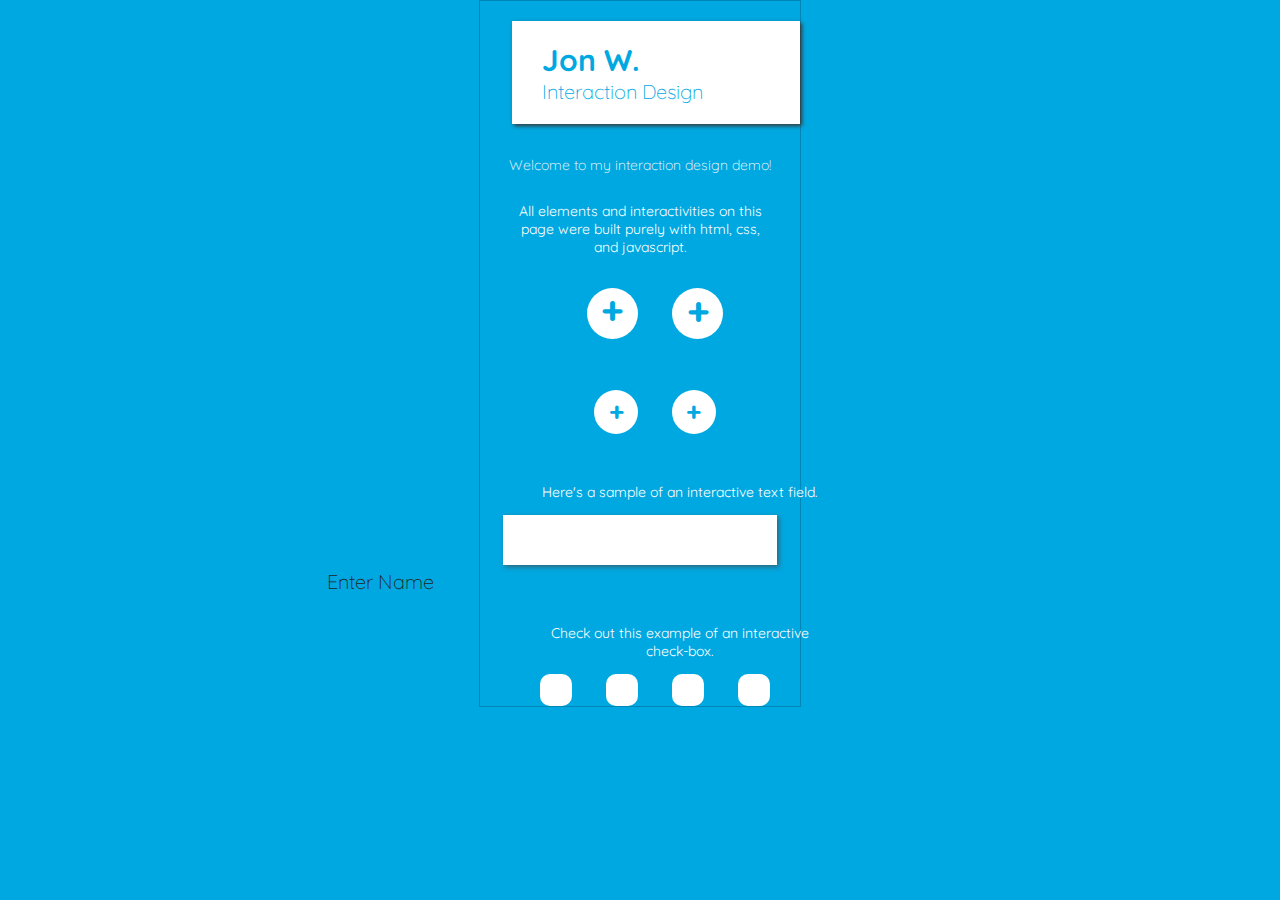
==== index-mobile.html @ f576a36a "Update index-mobile.html" ====
<!DOCTYPE html>
<html>
    <head>
        <meta charset="utf-8">
        <title>Jon W. Interaction Design Demo</title>
        <link href="https://fonts.googleapis.com/css?family=Quicksand" rel="stylesheet">
        <link href="https://fonts.googleapis.com/css?family=Open+Sans" rel="stylesheet">
        <link href="styles/style-mobile.css" rel="stylesheet" type="text/css">
    </head>
    <body>
        <nav class="headerBar">
            <h1 class="mainTitle">Jon W.</h1>
            <h2 class="mainTitleSub">Interaction Design</h2>
        </nav>

        <div class="mainElements">
            <h3 class="mainHeading">Welcome to my interaction design demo!</h3>
            <div class="leftBlock">
                <div class="sample1">
                    <p class="sample1Desc">All elements and interactivities on this page 
                        were built purely with html, css, and javascript. 
                    </p>
                    <h4 class="circleButton">+</h4>
                    <h4 class="circleButton2">+</h4>
                    <br>
                    <h4 class="circleButton3">+</h4>
                    <h4 class="circleButton4">+</h4>
                </div>

                <div class="sample2">
                    <p class="sample2Desc">Here's a sample of an interactive text field.</p>
                    <div class="textField">
                        <input type="text" class="inputField">
                        
                    </div>
                    <h4 class="textFieldName">Enter Name</h4>
                </div>
                <div class="sample3">
                    <p class="sample3Desc">Check out this example of an interactive 
                        check-box.
                    </p>
                    <div class="checkbox"></div>
                    <div class="checkbox"></div>
                    <div class="checkbox"></div>
                    <div class="checkbox"></div>
                    <script src="scripts/checkBox.js" type="text/javascript" class="checkBoxInsert"></script>
                </div>
            </div>

            <div class="rightBlock">

            </div>
        </div>
        <script src="scripts/main_mobile.js" type="text/javascript"></script>
    </body>
</html>
---- styles/style-mobile.css ----
html{
    background-color: #00A8E1;
    font-family: 'Quicksand', sans-serif;
    color: #FFFFFF;
    text-align: center;
    margin:0;
}

body{
    display:inline-block;
    font-size: 14px;
    margin: 0px;
    width:320px;
    border: 1px solid #0086B6;
}

.headerBar{
    background-color: #FFFFFF;
    color: #00A8E1;
    margin-left: 10%;
    margin-right: 0px;
    box-shadow: 2px 2px 4px #373737;
    text-align: left;
}

.mainTitle{
    font-size: 30px;
    margin-bottom: 0;
    padding-top: 20px;
    padding-left: 30px;
    font-weight: 900;
}

.mainTitleSub{
    font-weight: 100;
    font-size: 20px;
    margin-top: 0;
    padding-bottom: 20px;
    padding-left: 30px;
}

.mainHeading{
    margin-top: 10%;
    font-weight: 100;
    font-size: 14px;
}

.sample1Desc{
    width: 80%;
    display:inline-block;
    font-size: 14px;
    margin-bottom:10%;
}

.circleButton{
    display: inline-block;
    background-color: #FFFFFF;
    line-height: 3.5vw;
    /*letter-spacing: .5vw;*/
    color: #00A8E1;
    font-size: 3vw;
    /*padding-top:2vw;
    padding-bottom:2vw;
    padding-left: 2vw;
    padding-right: 2vw;*/
    border-radius:10vw;
    vertical-align: middle;
    text-align: center;
    margin-top: 0;
    margin-left: 30px;
    transition: .5s;
    width:4vw;
    height:4vw;
    position:relative;
}
.circleButton:hover{
    box-shadow: 2px 2px 20px #333333;
}
.circleButton2{
    display: inline-block;
    background-color: #FFFFFF;
    line-height: 3.6vw;
    /*letter-spacing: .5vw;*/
    color: #00A8E1;
    font-size: 3vw;
    /*padding-top:2vw;
    padding-bottom:2vw;
    padding-left: 2vw;
    padding-right: 2vw;*/
    border-radius:10vw;
    vertical-align: middle;
    text-align: center;
    margin-top: 0;
    margin-left: 30px;
    transition: .5s;
    width:4vw;
    height:4vw;
    position:relative;
    transform-origin: center;
}
.circleButton2:hover{
    transform: rotate(180deg);
}
.circleButton3{
    display: inline-block;
    background-color: #FFFFFF;
    color: #00A8E1;
    font-size: 26px;
    padding-top:4.25px;
    padding-bottom:6.75px;
    /*padding-left: 14.5px;
    padding-right: 15.5px;*/
    border-radius:35px;
    vertical-align: middle;
    margin-top: 0;
    margin-left: 30px;
    width: 44px;
    transition: 1s;
    text-align: center;
}
.circleButton3:hover{
    width: 255px;
}
.circleButton4{
    display: inline-block;
    background-color: #FFFFFF;
    color: #00A8E1;
    font-size: 26px;
    padding-top:4.25px;
    padding-bottom:6.75px;
    padding-left: 14px;
    padding-right: 15px;
    border-radius:35px;
    vertical-align: middle;
    margin-top: 0;
    margin-left: 30px;
    /*transition: .5s;*/
    position: relative;
    z-index: 5;
}
.circleButton4:hover{
    /*transform: rotate(180deg);*/
}

.sample2Desc{
    margin-left: 50px;
    width: 300px;
    display:inline-block;
}

.textField{
    display:inline-block;
    vertical-align: middle;
    background-color: white;
    padding-top: 1px;
    padding-bottom: 1px;
    /*width: 360px;*/
    box-shadow: 2px 2px 5px #464646AB;
}

.inputField{
    border: none;
    font-family: 'Quicksand', sans-serif;
    font-size: 15px;
    height: 20px;
    margin-left: 10px;
    background-color:transparent;
    z-index: 100;
    width: 250px;
    position: relative;
    margin-top: 16px;
    margin-bottom: 10px;
    margin-right: 10px;
    display:inline-block;
}
.inputField:focus{
    outline: none;
}

.textFieldName{
    display: inline-block;
    color: #232323;
    position: relative;
    left:-300px;
    z-index: 2;
    margin-bottom: 0px;
    margin-top: 0px;
    font-size: 20px;
    font-family: 'Quicksand', sans-serif;
    margin-right:0;
    font-weight: 100;
}

.sample3{
    margin-top:20px;
}
.sample3Desc{
    margin-left: 50px;
    width: 300px;
    display:inline-block;
}

.chkBox{
    display: inline-block;
    width: 32px;
    height: 32px;
    vertical-align: middle;
    background-color: rgb(255,255,255);
    margin-left: 30px;
    border-radius: 10px;
    position: relative;
}
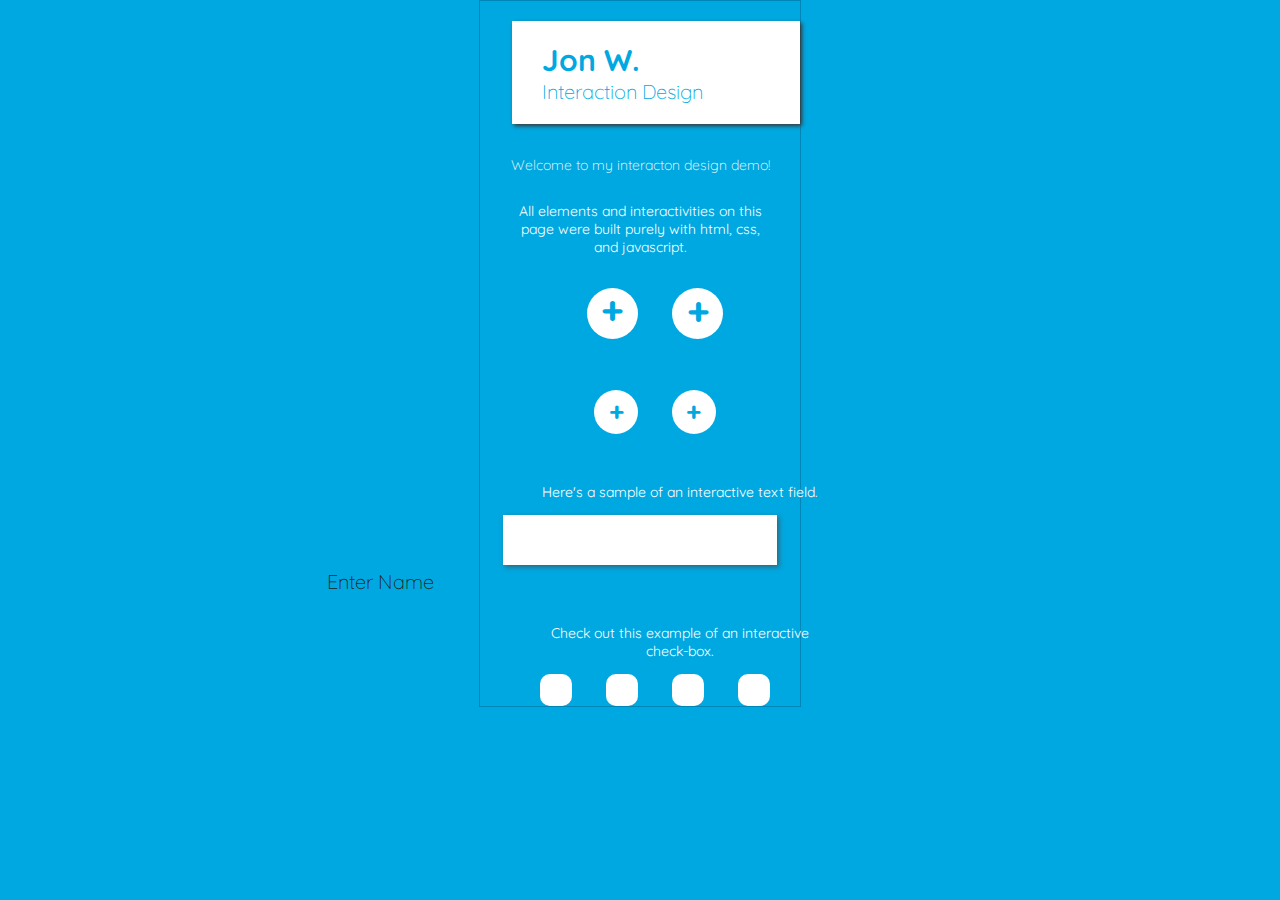
==== commit 4da22fcb: "Update index-mobile.html" ====
--- a/index-mobile.html
+++ b/index-mobile.html
@@ -14,7 +14,7 @@
         </nav>
 
         <div class="mainElements">
-            <h3 class="mainHeading">Welcome to my interaction design demo!</h3>
+            <h3 class="mainHeading">Welcome to my interacton design demo!</h3>
             <div class="leftBlock">
                 <div class="sample1">
                     <p class="sample1Desc">All elements and interactivities on this page 
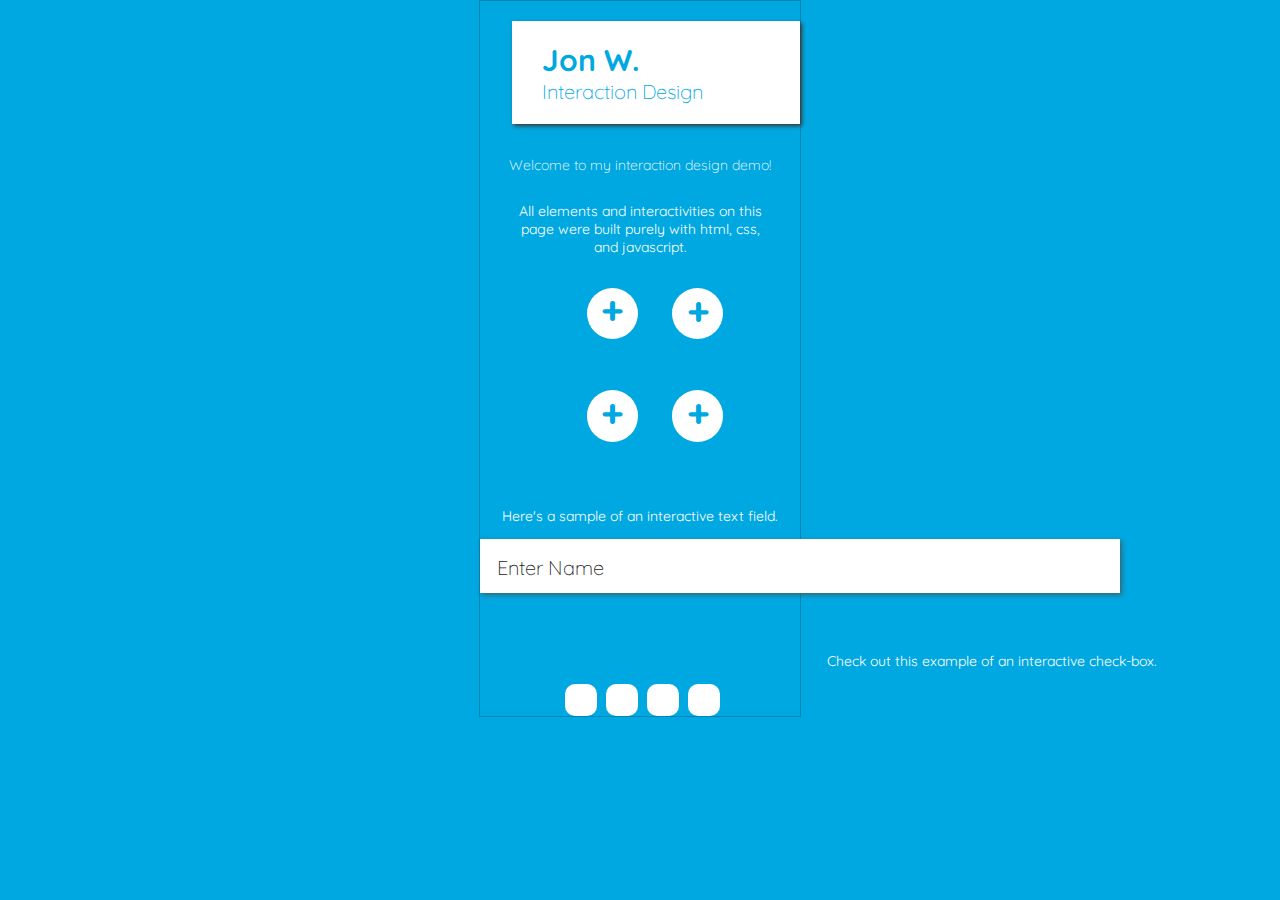
==== commit ad43fc4c: "update" ====
--- a/index-mobile.html
+++ b/index-mobile.html
@@ -14,7 +14,7 @@
         </nav>
 
         <div class="mainElements">
-            <h3 class="mainHeading">Welcome to my interacton design demo!</h3>
+            <h3 class="mainHeading">Welcome to my interaction design demo!</h3>
             <div class="leftBlock">
                 <div class="sample1">
                     <p class="sample1Desc">All elements and interactivities on this page 
@@ -53,4 +53,4 @@
         </div>
         <script src="scripts/main_mobile.js" type="text/javascript"></script>
     </body>
-</html>
+</html>--- a/styles/style-mobile.css
+++ b/styles/style-mobile.css
@@ -104,38 +104,44 @@
 .circleButton3{
     display: inline-block;
     background-color: #FFFFFF;
-    color: #00A8E1;
-    font-size: 26px;
-    padding-top:4.25px;
-    padding-bottom:6.75px;
-    /*padding-left: 14.5px;
-    padding-right: 15.5px;*/
-    border-radius:35px;
-    vertical-align: middle;
-    margin-top: 0;
-    margin-left: 30px;
-    width: 44px;
-    transition: 1s;
-    text-align: center;
+    line-height: 3.6vw;
+    color: #00A8E1;
+    font-size: 3vw;
+    border-radius:10vw;
+    vertical-align: middle;
+    text-align: center;
+    margin-top: 0;
+    margin-left: 30px;
+    transition: .5s;
+    width:4vw;
+    height:4vw;
+    position:relative;
+    transform-origin: center;
 }
 .circleButton3:hover{
-    width: 255px;
+    width: 16vw;
 }
 .circleButton4{
     display: inline-block;
     background-color: #FFFFFF;
-    color: #00A8E1;
-    font-size: 26px;
-    padding-top:4.25px;
-    padding-bottom:6.75px;
-    padding-left: 14px;
-    padding-right: 15px;
-    border-radius:35px;
-    vertical-align: middle;
-    margin-top: 0;
-    margin-left: 30px;
-    /*transition: .5s;*/
-    position: relative;
+    line-height: 3.6vw;
+    /*letter-spacing: .5vw;*/
+    color: #00A8E1;
+    font-size: 3vw;
+    /*padding-top:2vw;
+    padding-bottom:2vw;
+    padding-left: 2vw;
+    padding-right: 2vw;*/
+    border-radius:10vw;
+    vertical-align: middle;
+    text-align: center;
+    margin-top: 0;
+    margin-left: 30px;
+    transition: .5s;
+    width:4vw;
+    height:4vw;
+    position:relative;
+    transform-origin: center;
     z-index: 5;
 }
 .circleButton4:hover{
@@ -143,18 +149,20 @@
 }
 
 .sample2Desc{
-    margin-left: 50px;
-    width: 300px;
+    /*margin-left: 50px;*/
+    /*width: 300px;*/
+    text-align: center;
     display:inline-block;
 }
 
 .textField{
     display:inline-block;
+    text-align: center;
     vertical-align: middle;
     background-color: white;
-    padding-top: 1px;
-    padding-bottom: 1px;
-    /*width: 360px;*/
+    padding-top: .25vw;
+    padding-bottom: .25vw;
+    width: 50vw;
     box-shadow: 2px 2px 5px #464646AB;
 }
 
@@ -166,7 +174,7 @@
     margin-left: 10px;
     background-color:transparent;
     z-index: 100;
-    width: 250px;
+    width: 50vw;
     position: relative;
     margin-top: 16px;
     margin-bottom: 10px;
@@ -181,7 +189,8 @@
     display: inline-block;
     color: #232323;
     position: relative;
-    left:-300px;
+    left:-5vw;
+    top:-3vw;
     z-index: 2;
     margin-bottom: 0px;
     margin-top: 0px;
@@ -195,8 +204,8 @@
     margin-top:20px;
 }
 .sample3Desc{
-    margin-left: 50px;
-    width: 300px;
+    text-align: center;
+    width:80vw;
     display:inline-block;
 }
 
@@ -206,7 +215,6 @@
     height: 32px;
     vertical-align: middle;
     background-color: rgb(255,255,255);
-    margin-left: 30px;
     border-radius: 10px;
     position: relative;
 }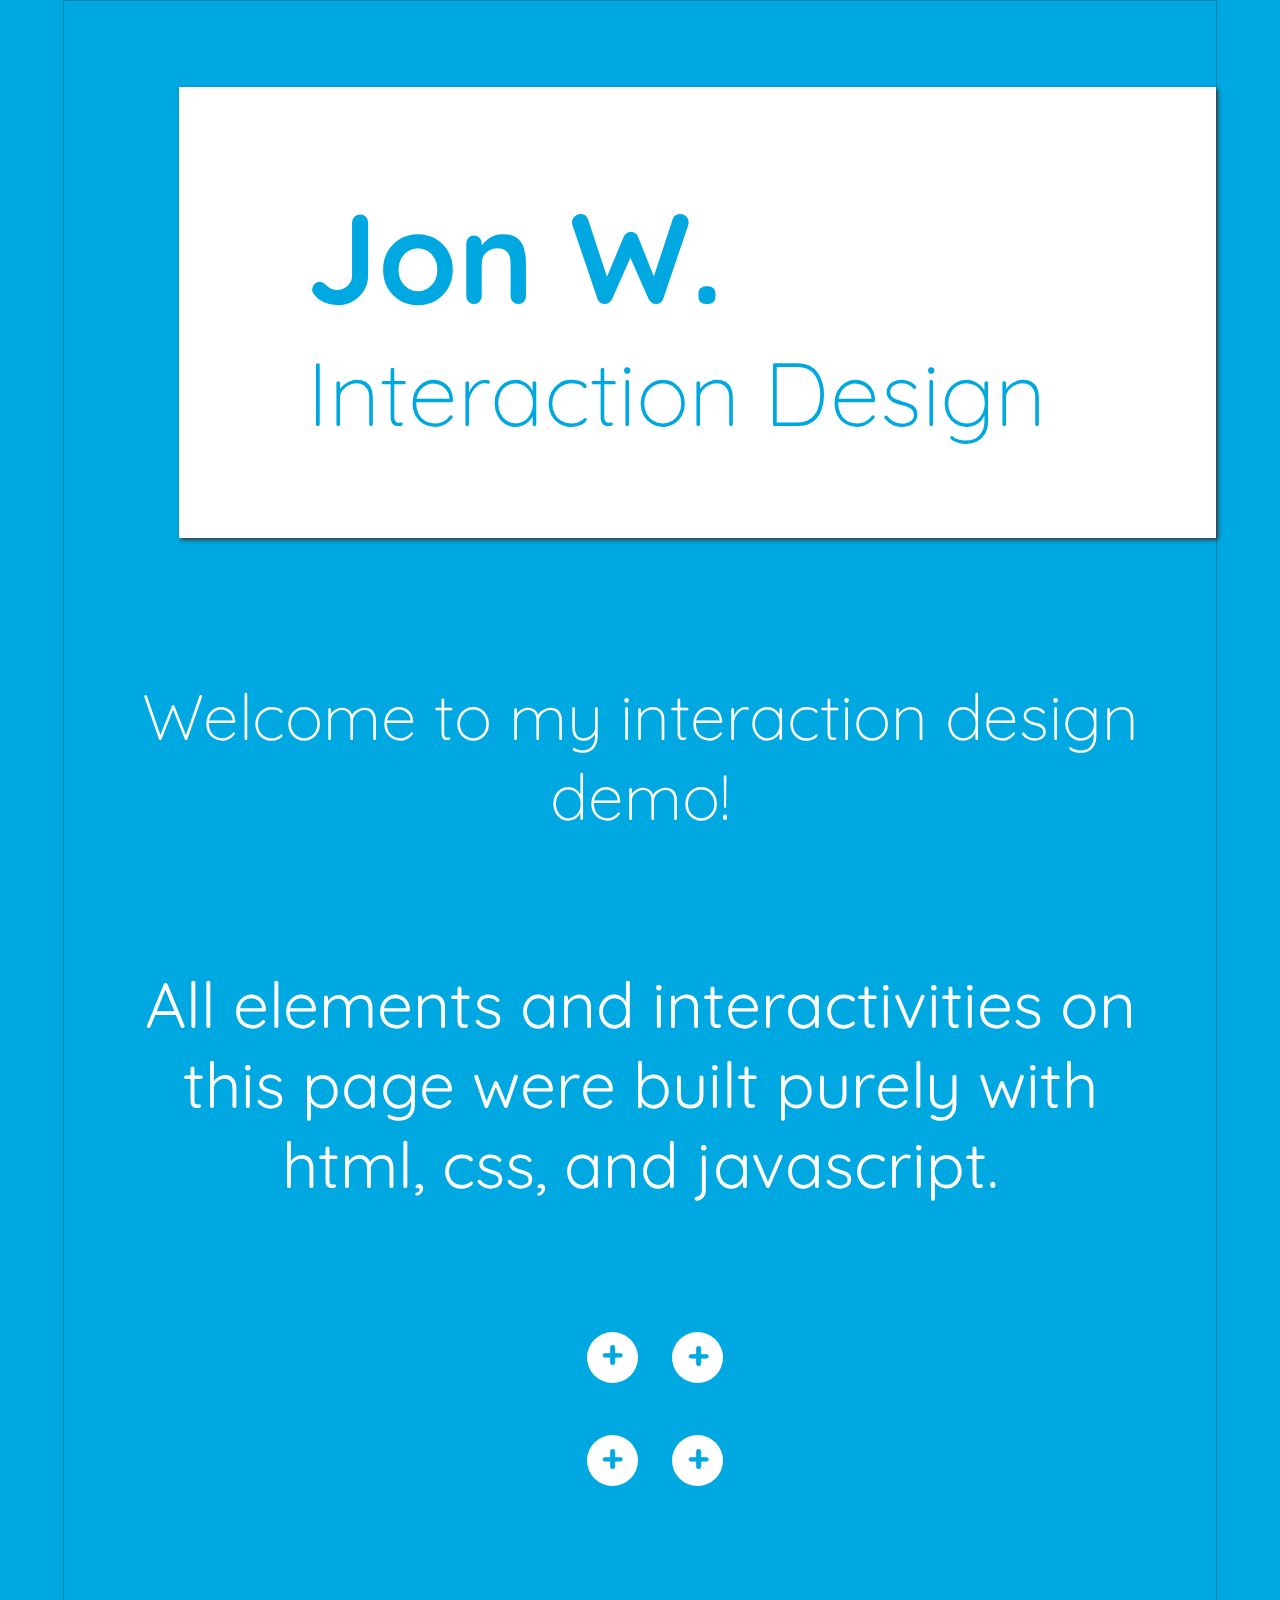
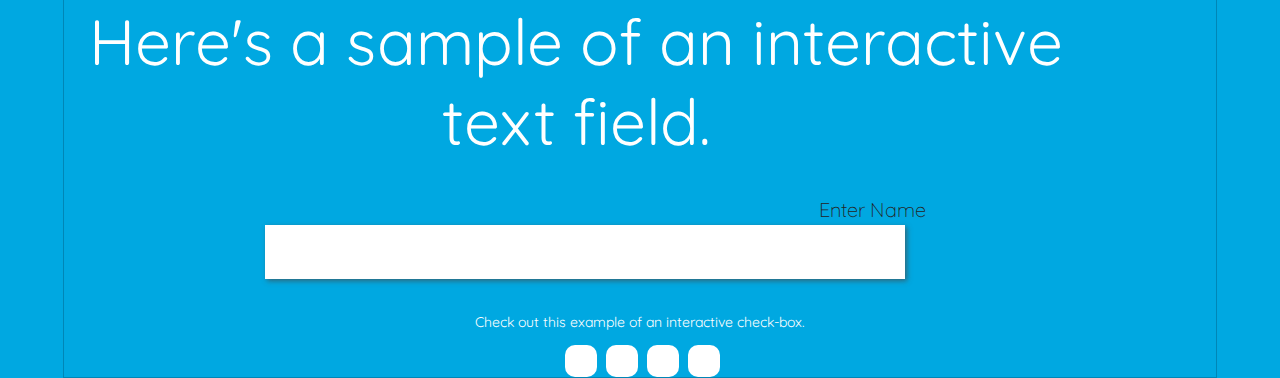
==== commit 44e474c4: "update" ====
--- a/index-mobile.html
+++ b/index-mobile.html
@@ -20,6 +20,7 @@
                     <p class="sample1Desc">All elements and interactivities on this page 
                         were built purely with html, css, and javascript. 
                     </p>
+                    <br>
                     <h4 class="circleButton">+</h4>
                     <h4 class="circleButton2">+</h4>
                     <br>
@@ -39,6 +40,7 @@
                     <p class="sample3Desc">Check out this example of an interactive 
                         check-box.
                     </p>
+                    <br>
                     <div class="checkbox"></div>
                     <div class="checkbox"></div>
                     <div class="checkbox"></div>
--- a/styles/style-mobile.css
+++ b/styles/style-mobile.css
@@ -10,7 +10,6 @@
     display:inline-block;
     font-size: 14px;
     margin: 0px;
-    width:320px;
     border: 1px solid #0086B6;
 }
 
@@ -24,32 +23,35 @@
 }
 
 .mainTitle{
-    font-size: 30px;
+    font-size: 10vw;
     margin-bottom: 0;
-    padding-top: 20px;
-    padding-left: 30px;
+    padding-top: 7vw;
+    padding-left: 10vw;
     font-weight: 900;
 }
 
 .mainTitleSub{
     font-weight: 100;
-    font-size: 20px;
-    margin-top: 0;
-    padding-bottom: 20px;
-    padding-left: 30px;
+    font-size: 7vw;
+    margin-top: 0;
+    padding-bottom: 7vw;
+    padding-left: 10vw;
 }
 
 .mainHeading{
-    margin-top: 10%;
+    margin-top: 5vw;
     font-weight: 100;
-    font-size: 14px;
+    font-size: 5vw;
+    width:90vw;
+    display:inline-block;
 }
 
 .sample1Desc{
-    width: 80%;
-    display:inline-block;
-    font-size: 14px;
-    margin-bottom:10%;
+    width: 80vw;
+    display:inline-block;
+    text-align: center;
+    font-size: 5vw;
+    margin-bottom:10vw;
 }
 
 .circleButton{
@@ -150,9 +152,10 @@
 
 .sample2Desc{
     /*margin-left: 50px;*/
-    /*width: 300px;*/
-    text-align: center;
-    display:inline-block;
+    width: 80vw;
+    text-align: center;
+    font-size: 5vw;
+    /*display:inline-block;*/
 }
 
 .textField{
@@ -202,6 +205,7 @@
 
 .sample3{
     margin-top:20px;
+    text-align: center;
 }
 .sample3Desc{
     text-align: center;
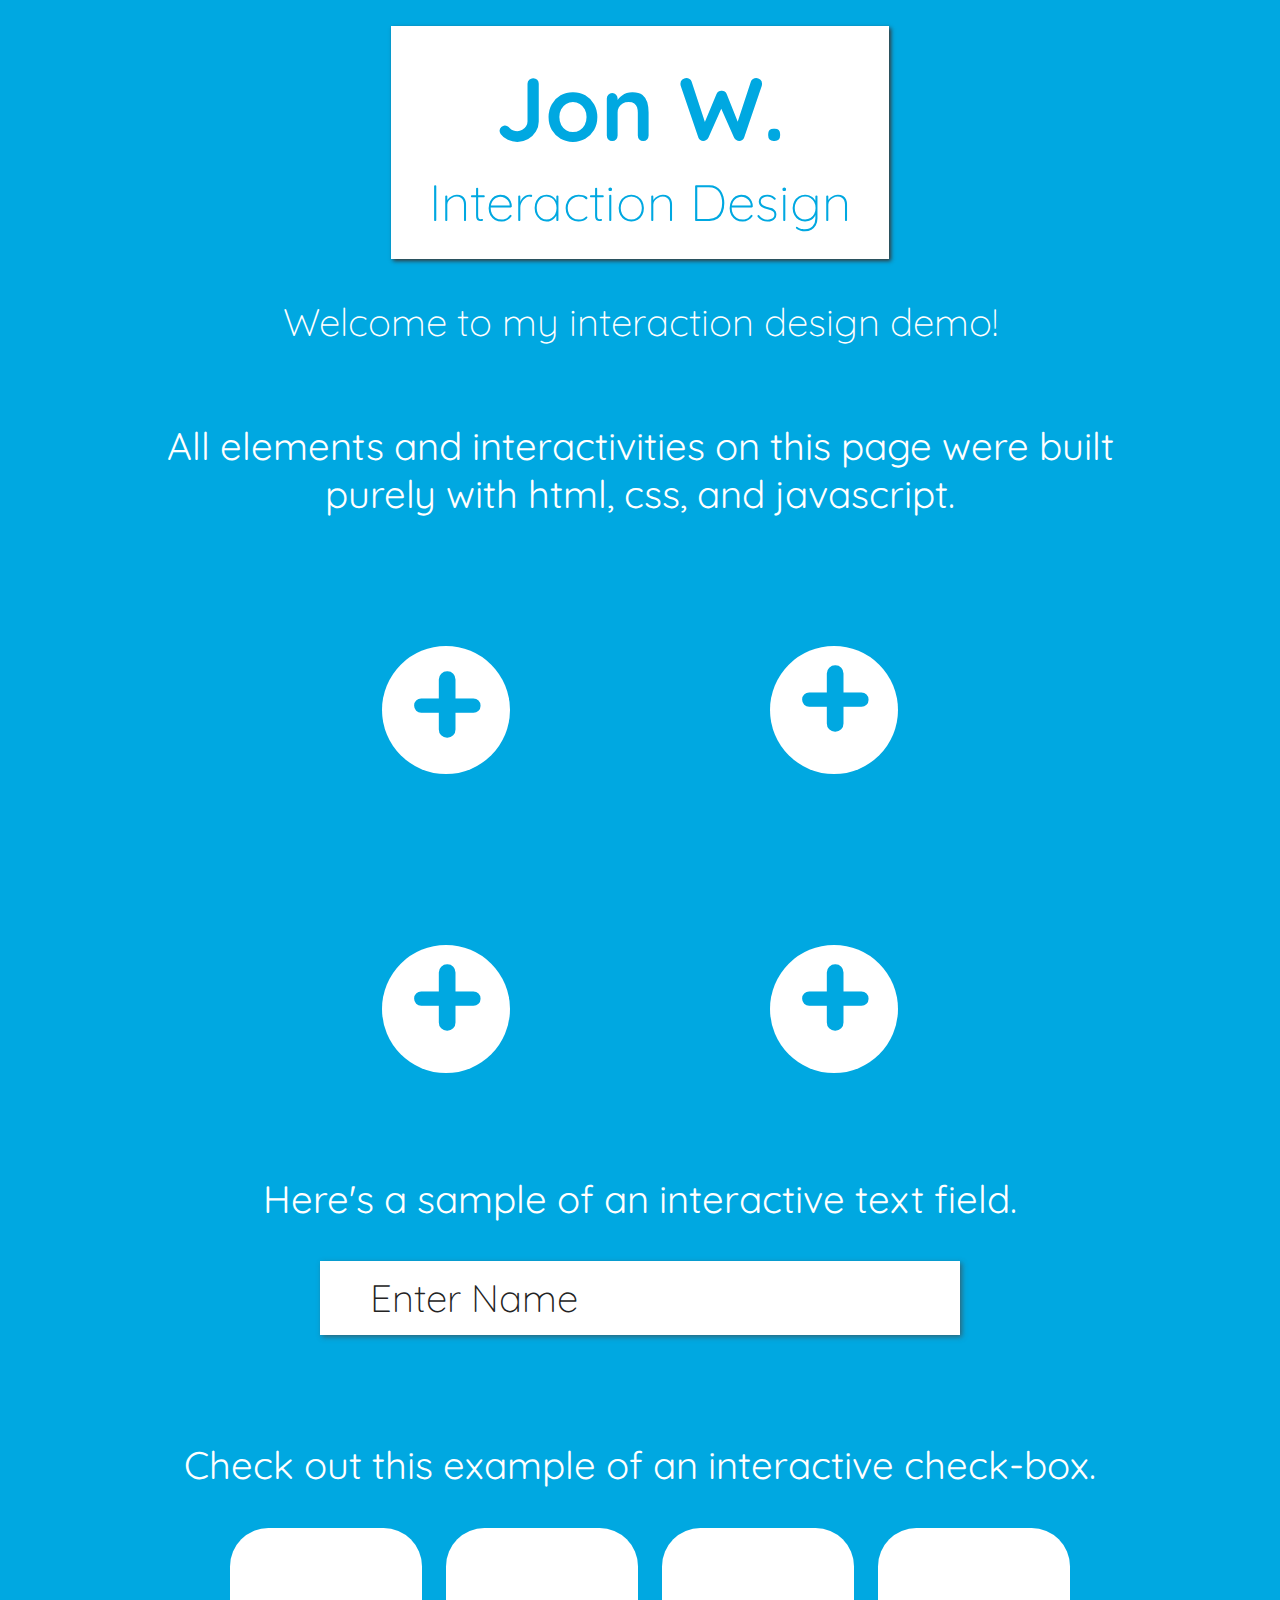
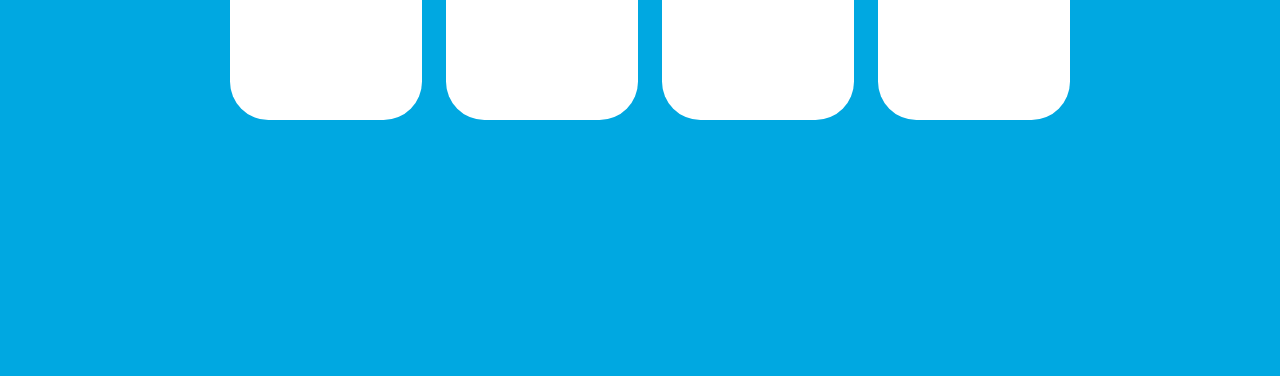
==== commit 872cd846: "Add files via upload" ====
--- a/index-mobile.html
+++ b/index-mobile.html
@@ -45,7 +45,7 @@
                     <div class="checkbox"></div>
                     <div class="checkbox"></div>
                     <div class="checkbox"></div>
-                    <script src="scripts/checkBox.js" type="text/javascript" class="checkBoxInsert"></script>
+                    <script src="scripts/checkBox2.js" type="text/javascript" class="checkBoxInsert"></script>
                 </div>
             </div>
 
--- a/styles/style-mobile.css
+++ b/styles/style-mobile.css
@@ -7,41 +7,47 @@
 }
 
 body{
-    display:inline-block;
+    /*display:inline-block;*/
     font-size: 14px;
     margin: 0px;
-    border: 1px solid #0086B6;
+    /*border: 1px solid #0086B6;*/
 }
 
 .headerBar{
     background-color: #FFFFFF;
     color: #00A8E1;
-    margin-left: 10%;
     margin-right: 0px;
     box-shadow: 2px 2px 4px #373737;
-    text-align: left;
+    text-align: center;
+    display:inline-block;
+    margin-top:2vw;
+    padding-left:3vw;
+    padding-right:3vw;
 }
 
 .mainTitle{
-    font-size: 10vw;
+    font-size: 7vw;
     margin-bottom: 0;
-    padding-top: 7vw;
-    padding-left: 10vw;
+    padding-top: 2vw;
+    padding-left: 0vw;
     font-weight: 900;
+    margin-top:0;
 }
 
 .mainTitleSub{
     font-weight: 100;
-    font-size: 7vw;
-    margin-top: 0;
-    padding-bottom: 7vw;
-    padding-left: 10vw;
+    font-size: 4vw;
+    margin-top: 0;
+    padding-bottom: 2vw;
+    padding-left: 0vw;
+    margin-top:.5vw;
+    margin-bottom:0;
 }
 
 .mainHeading{
-    margin-top: 5vw;
+    margin-top: 3vw;
     font-weight: 100;
-    font-size: 5vw;
+    font-size: 3vw;
     width:90vw;
     display:inline-block;
 }
@@ -50,17 +56,17 @@
     width: 80vw;
     display:inline-block;
     text-align: center;
-    font-size: 5vw;
+    font-size: 3vw;
     margin-bottom:10vw;
 }
 
 .circleButton{
     display: inline-block;
     background-color: #FFFFFF;
-    line-height: 3.5vw;
+    line-height: 8.5vw;
     /*letter-spacing: .5vw;*/
     color: #00A8E1;
-    font-size: 3vw;
+    font-size: 10vw;
     /*padding-top:2vw;
     padding-bottom:2vw;
     padding-left: 2vw;
@@ -69,10 +75,10 @@
     vertical-align: middle;
     text-align: center;
     margin-top: 0;
-    margin-left: 30px;
-    transition: .5s;
-    width:4vw;
-    height:4vw;
+    margin-left: 0px;
+    transition: .5s;
+    width:10vw;
+    height:10vw;
     position:relative;
 }
 .circleButton:hover{
@@ -81,10 +87,10 @@
 .circleButton2{
     display: inline-block;
     background-color: #FFFFFF;
-    line-height: 3.6vw;
+    line-height: 7.5vw;
     /*letter-spacing: .5vw;*/
     color: #00A8E1;
-    font-size: 3vw;
+    font-size: 10vw;
     /*padding-top:2vw;
     padding-bottom:2vw;
     padding-left: 2vw;
@@ -93,10 +99,10 @@
     vertical-align: middle;
     text-align: center;
     margin-top: 0;
-    margin-left: 30px;
-    transition: .5s;
-    width:4vw;
-    height:4vw;
+    margin-left: 20vw;
+    transition: .5s;
+    width:10vw;
+    height:10vw;
     position:relative;
     transform-origin: center;
 }
@@ -106,30 +112,31 @@
 .circleButton3{
     display: inline-block;
     background-color: #FFFFFF;
-    line-height: 3.6vw;
-    color: #00A8E1;
-    font-size: 3vw;
-    border-radius:10vw;
-    vertical-align: middle;
-    text-align: center;
-    margin-top: 0;
-    margin-left: 30px;
-    transition: .5s;
-    width:4vw;
-    height:4vw;
+    line-height: 7.5vw;
+    color: #00A8E1;
+    font-size: 10vw;
+    border-radius:10vw;
+    vertical-align: middle;
+    text-align: center;
+    margin-top: 0;
+    margin-left: 0vw;
+    transition: .5s;
+    width:10vw;
+    height:10vw;
     position:relative;
     transform-origin: center;
+    margin-bottom:5vw;
 }
 .circleButton3:hover{
-    width: 16vw;
+    width: 60vw;
 }
 .circleButton4{
     display: inline-block;
     background-color: #FFFFFF;
-    line-height: 3.6vw;
+    line-height: 7.5vw;
     /*letter-spacing: .5vw;*/
     color: #00A8E1;
-    font-size: 3vw;
+    font-size: 10vw;
     /*padding-top:2vw;
     padding-bottom:2vw;
     padding-left: 2vw;
@@ -138,13 +145,14 @@
     vertical-align: middle;
     text-align: center;
     margin-top: 0;
-    margin-left: 30px;
-    transition: .5s;
-    width:4vw;
-    height:4vw;
+    margin-left: 20vw;
+    transition: .5s;
+    width:10vw;
+    height:10vw;
     position:relative;
     transform-origin: center;
     z-index: 5;
+    margin-bottom:5vw;
 }
 .circleButton4:hover{
     /*transform: rotate(180deg);*/
@@ -154,19 +162,20 @@
     /*margin-left: 50px;*/
     width: 80vw;
     text-align: center;
-    font-size: 5vw;
+    font-size: 3vw;
+    display:inline-block;
+}
+
+.textField{
     /*display:inline-block;*/
-}
-
-.textField{
-    display:inline-block;
     text-align: center;
     vertical-align: middle;
     background-color: white;
-    padding-top: .25vw;
-    padding-bottom: .25vw;
+    padding-top: 1vw;
+    padding-bottom: 1vw;
     width: 50vw;
     box-shadow: 2px 2px 5px #464646AB;
+    margin-left:25vw;
 }
 
 .inputField{
@@ -174,10 +183,10 @@
     font-family: 'Quicksand', sans-serif;
     font-size: 15px;
     height: 20px;
-    margin-left: 10px;
+    margin-left: 2vw;
     background-color:transparent;
     z-index: 100;
-    width: 50vw;
+    width: 44vw;
     position: relative;
     margin-top: 16px;
     margin-bottom: 10px;
@@ -192,12 +201,12 @@
     display: inline-block;
     color: #232323;
     position: relative;
-    left:-5vw;
-    top:-3vw;
+    left:-13vw;
+    top:-4.75vw;
     z-index: 2;
     margin-bottom: 0px;
     margin-top: 0px;
-    font-size: 20px;
+    font-size: 3vw;
     font-family: 'Quicksand', sans-serif;
     margin-right:0;
     font-weight: 100;
@@ -206,11 +215,13 @@
 .sample3{
     margin-top:20px;
     text-align: center;
+    margin-bottom:20vw;
 }
 .sample3Desc{
     text-align: center;
     width:80vw;
     display:inline-block;
+    font-size:3vw;
 }
 
 .chkBox{
@@ -221,4 +232,10 @@
     background-color: rgb(255,255,255);
     border-radius: 10px;
     position: relative;
+}
+
+.checkbox{
+    width: 30vw;
+    border-radius: 30vw;
+    margin-left:20px;
 }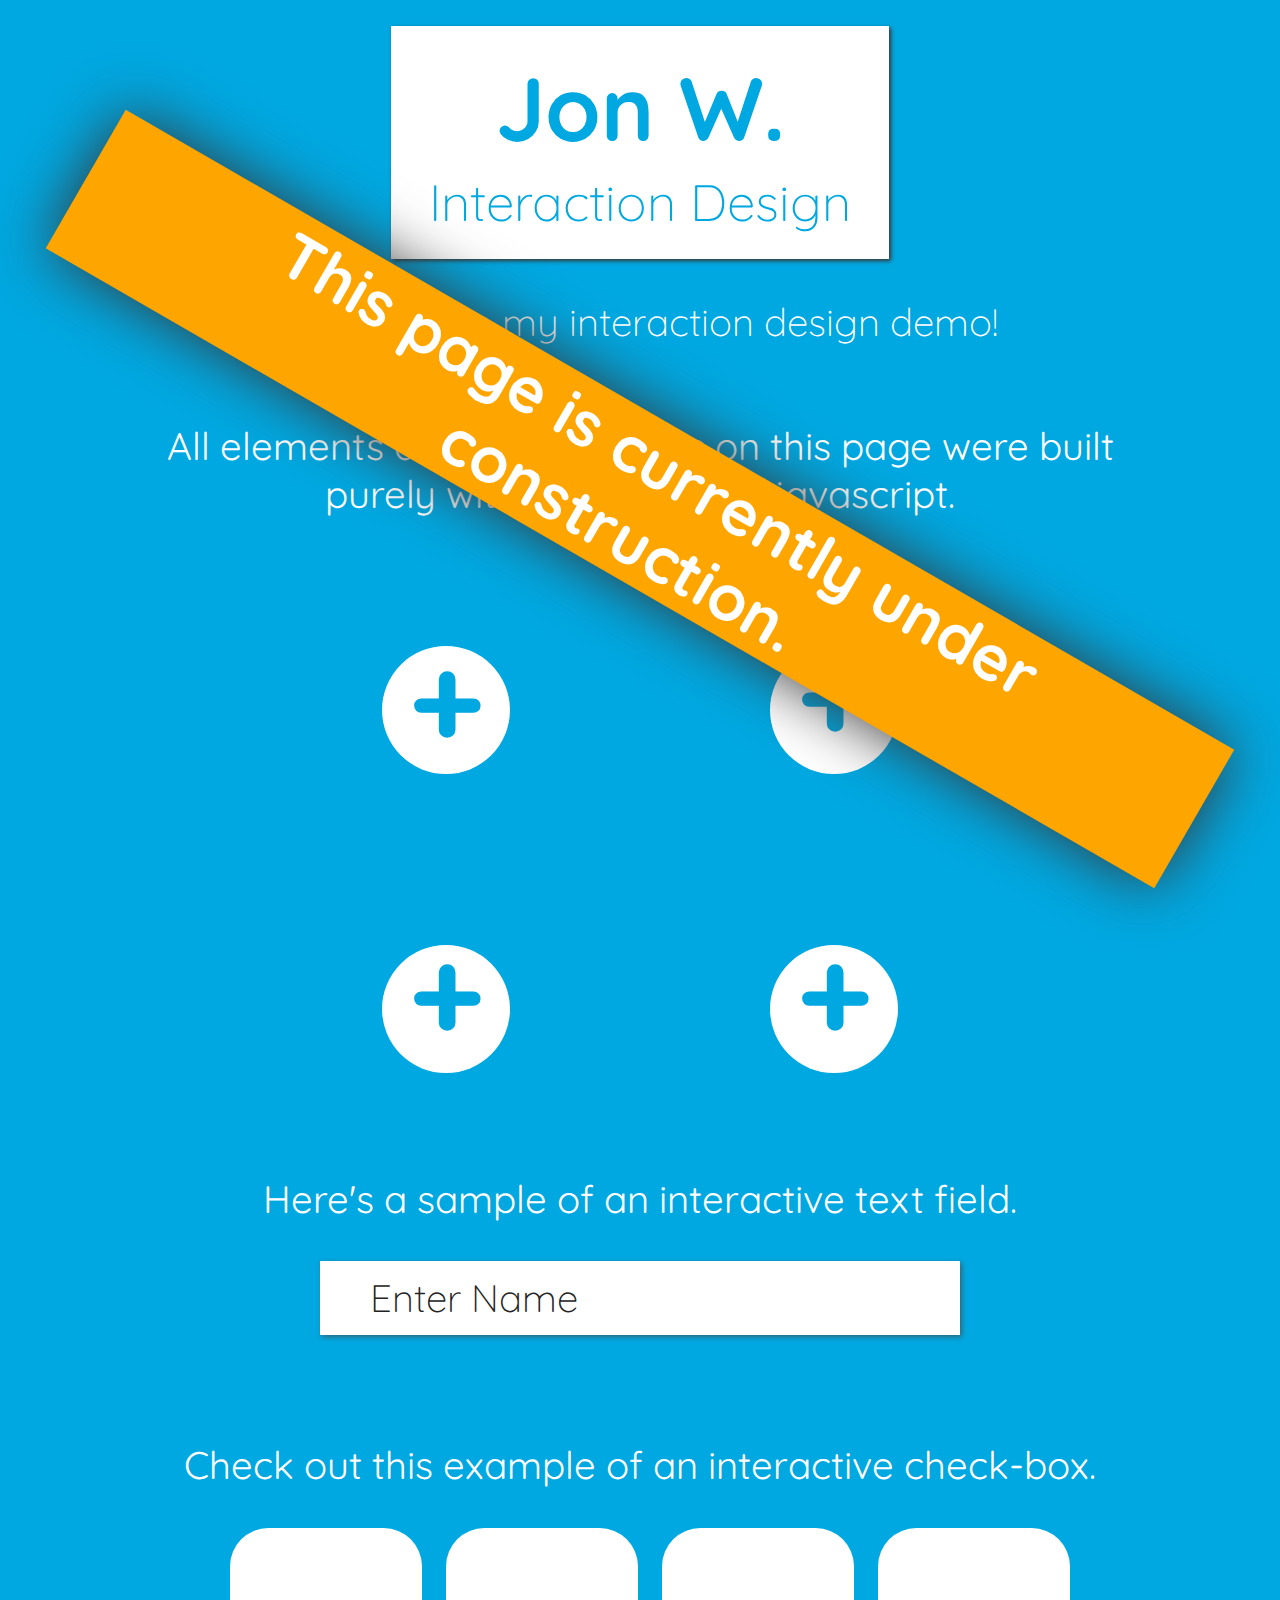
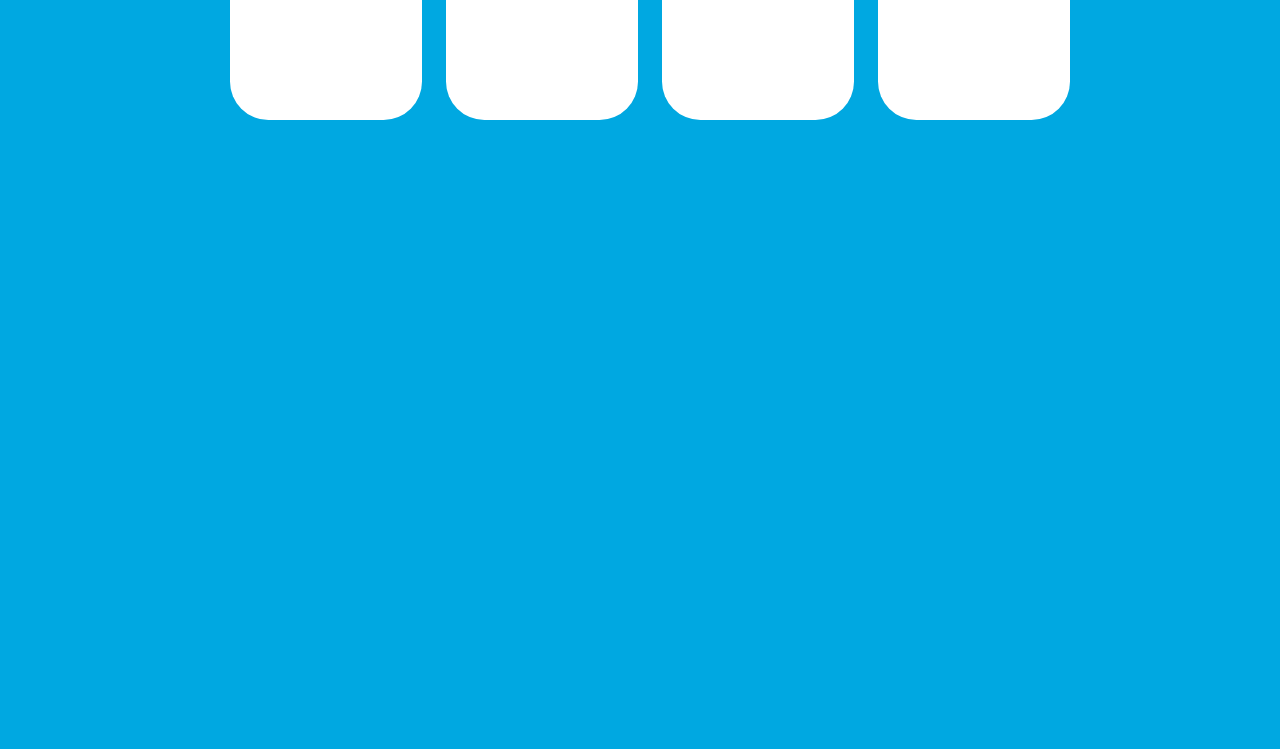
==== commit 7da9cca7: "Add files via upload" ====
--- a/index-mobile.html
+++ b/index-mobile.html
@@ -54,5 +54,7 @@
             </div>
         </div>
         <script src="scripts/main_mobile.js" type="text/javascript"></script>
+
+        <h5>This page is currently under construction.</h5>
     </body>
 </html>--- a/styles/style-mobile.css
+++ b/styles/style-mobile.css
@@ -238,4 +238,14 @@
     width: 30vw;
     border-radius: 30vw;
     margin-left:20px;
+}
+
+h5{
+    background-color: orange;
+    font-size: 5vw;
+    display:inline-block;
+    position: relative;
+    transform: rotate(30deg);
+    top:-130vw;
+    box-shadow: 0 0 5vw #373737;
 }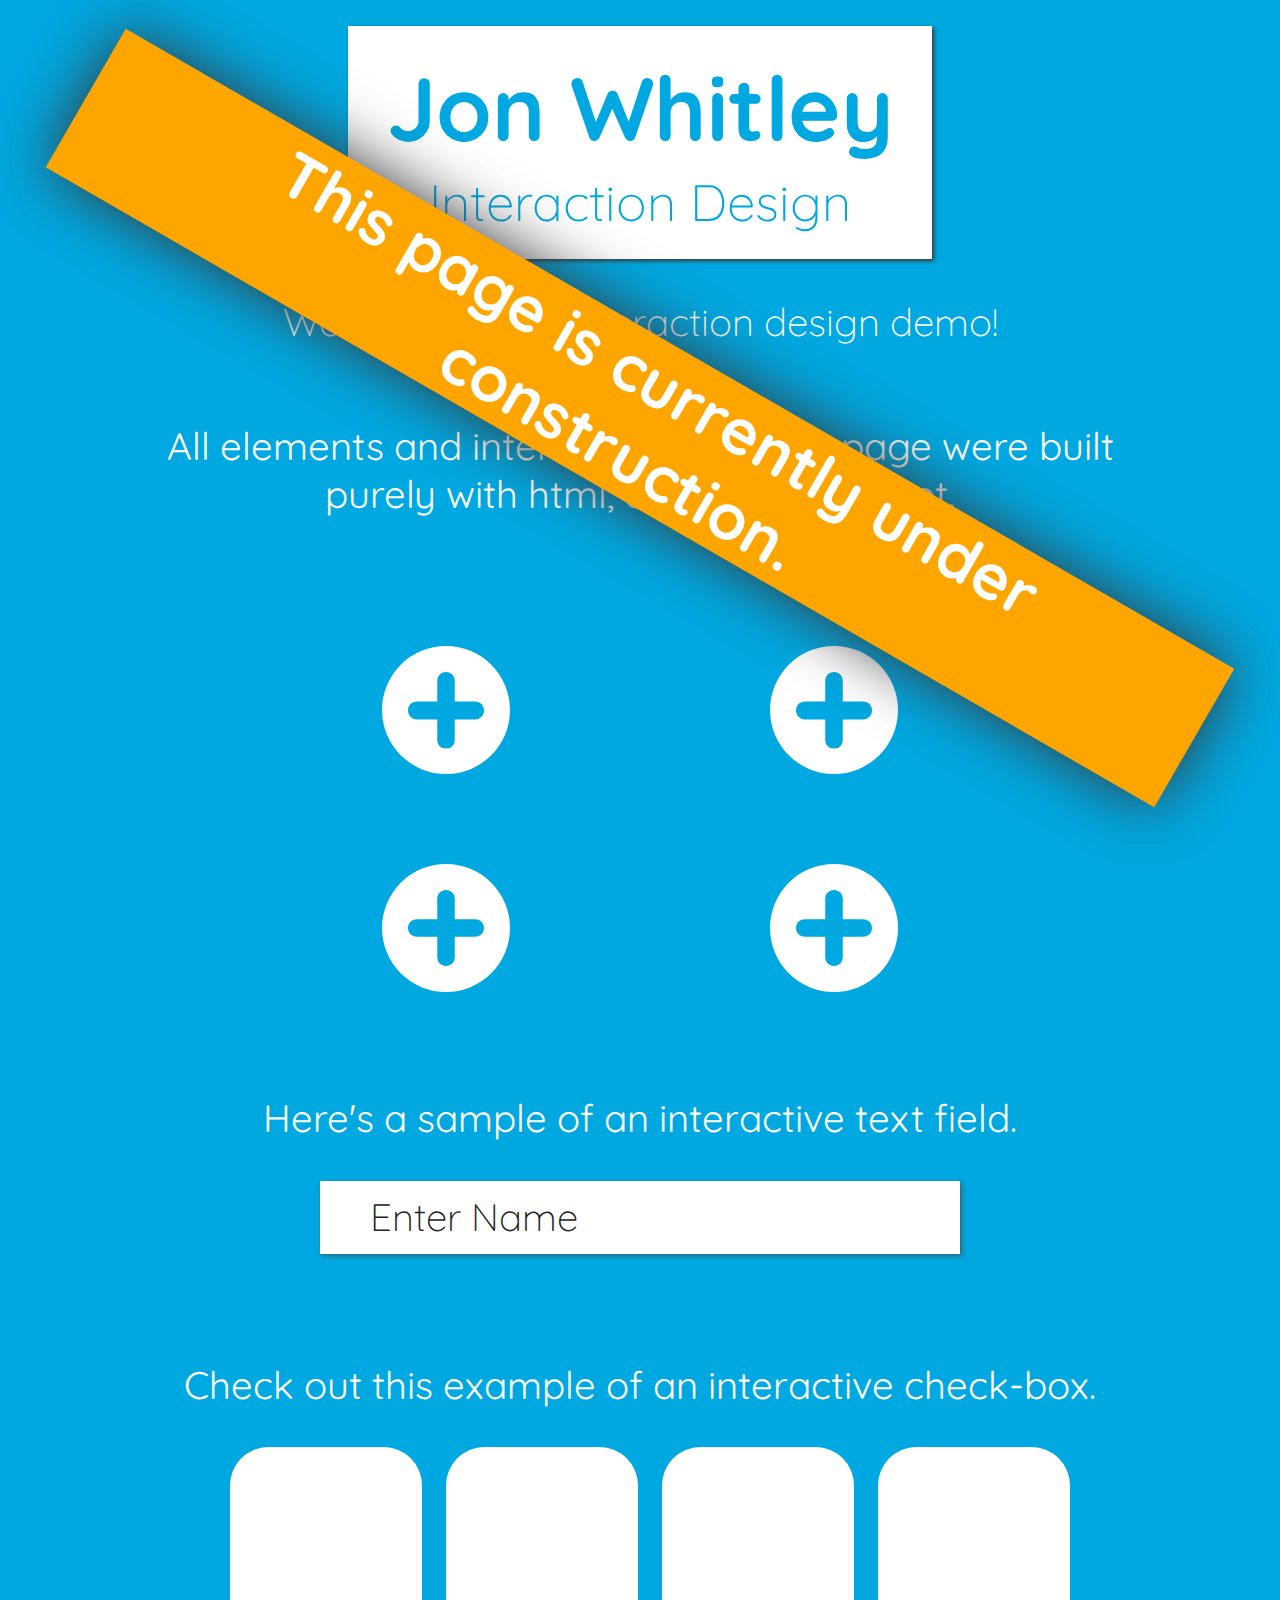
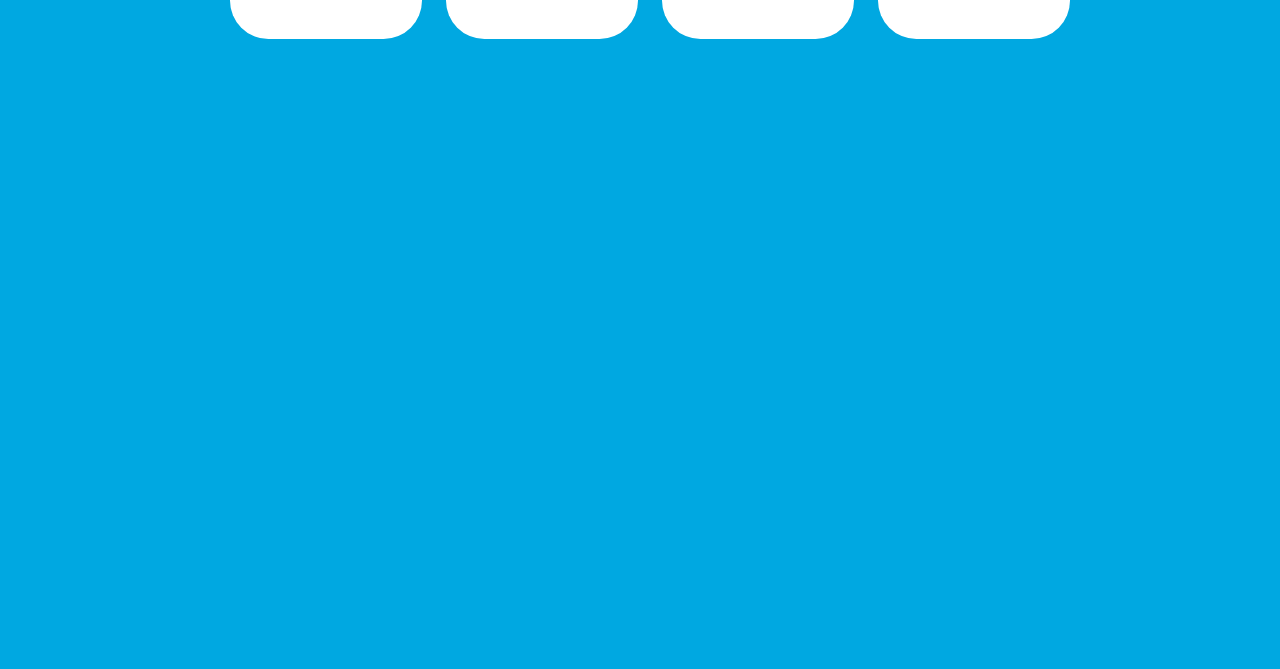
==== commit d0cf6359: "update" ====
--- a/index-mobile.html
+++ b/index-mobile.html
@@ -9,7 +9,7 @@
     </head>
     <body>
         <nav class="headerBar">
-            <h1 class="mainTitle">Jon W.</h1>
+            <h1 class="mainTitle">Jon Whitley</h1>
             <h2 class="mainTitleSub">Interaction Design</h2>
         </nav>
 
@@ -21,11 +21,11 @@
                         were built purely with html, css, and javascript. 
                     </p>
                     <br>
-                    <h4 class="circleButton">+</h4>
-                    <h4 class="circleButton2">+</h4>
+                    <img class="circleButton" src="images/plus_blue.svg">
+                    <img class="circleButton2" src="images/plus_blue.svg">
                     <br>
-                    <h4 class="circleButton3">+</h4>
-                    <h4 class="circleButton4">+</h4>
+                    <img class="circleButton3" src="images/plus_blue.svg">
+                    <img class="circleButton4" src="images/plus_blue.svg">
                 </div>
 
                 <div class="sample2">
--- a/styles/style-mobile.css
+++ b/styles/style-mobile.css
@@ -63,10 +63,8 @@
 .circleButton{
     display: inline-block;
     background-color: #FFFFFF;
-    line-height: 8.5vw;
-    /*letter-spacing: .5vw;*/
-    color: #00A8E1;
-    font-size: 10vw;
+    color: #00A8E1;
+    padding:2vw;
     /*padding-top:2vw;
     padding-bottom:2vw;
     padding-left: 2vw;
@@ -77,8 +75,8 @@
     margin-top: 0;
     margin-left: 0px;
     transition: .5s;
-    width:10vw;
-    height:10vw;
+    width:6vw;
+    height:6vw;
     position:relative;
 }
 .circleButton:hover{
@@ -91,6 +89,7 @@
     /*letter-spacing: .5vw;*/
     color: #00A8E1;
     font-size: 10vw;
+    padding:2vw;
     /*padding-top:2vw;
     padding-bottom:2vw;
     padding-left: 2vw;
@@ -101,8 +100,8 @@
     margin-top: 0;
     margin-left: 20vw;
     transition: .5s;
-    width:10vw;
-    height:10vw;
+    width:6vw;
+    height:6vw;
     position:relative;
     transform-origin: center;
 }
@@ -118,11 +117,12 @@
     border-radius:10vw;
     vertical-align: middle;
     text-align: center;
-    margin-top: 0;
+    padding:2vw;
+    margin-top: 7vw;
     margin-left: 0vw;
     transition: .5s;
-    width:10vw;
-    height:10vw;
+    width:6vw;
+    height:6vw;
     position:relative;
     transform-origin: center;
     margin-bottom:5vw;
@@ -137,6 +137,7 @@
     /*letter-spacing: .5vw;*/
     color: #00A8E1;
     font-size: 10vw;
+    padding:2vw;
     /*padding-top:2vw;
     padding-bottom:2vw;
     padding-left: 2vw;
@@ -144,11 +145,11 @@
     border-radius:10vw;
     vertical-align: middle;
     text-align: center;
-    margin-top: 0;
+    margin-top: 7vw;
     margin-left: 20vw;
     transition: .5s;
-    width:10vw;
-    height:10vw;
+    width:6vw;
+    height:6vw;
     position:relative;
     transform-origin: center;
     z-index: 5;
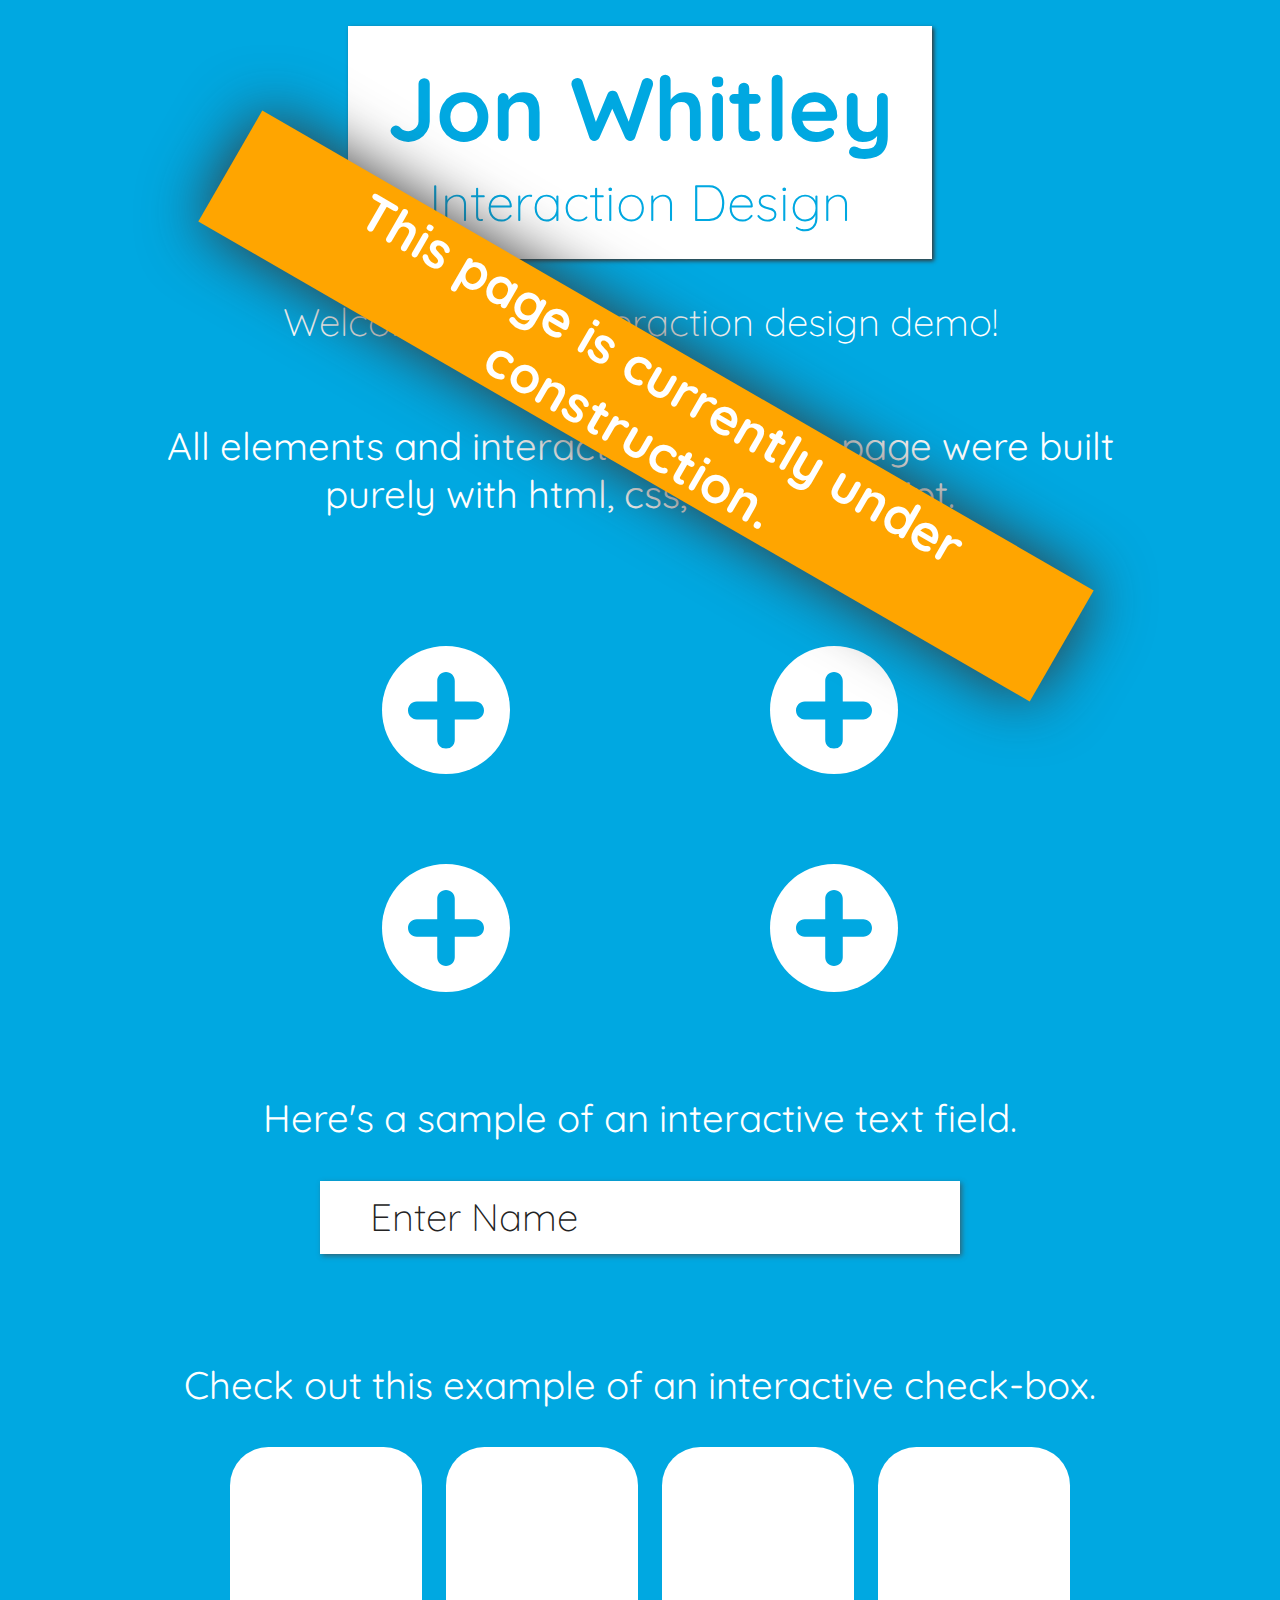
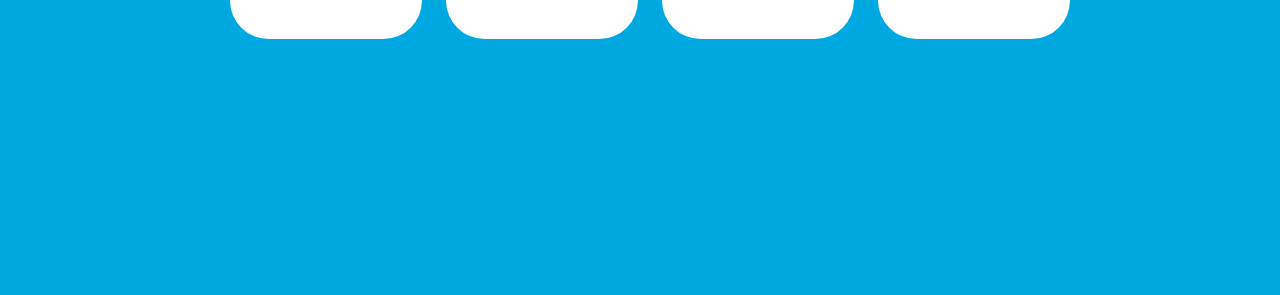
==== commit c51a87da: "update" ====
--- a/index-mobile.html
+++ b/index-mobile.html
@@ -26,6 +26,7 @@
                     <br>
                     <img class="circleButton3" src="images/plus_blue.svg">
                     <img class="circleButton4" src="images/plus_blue.svg">
+                    <br>
                 </div>
 
                 <div class="sample2">
--- a/styles/style-mobile.css
+++ b/styles/style-mobile.css
@@ -157,6 +157,31 @@
 }
 .circleButton4:hover{
     /*transform: rotate(180deg);*/
+}
+.circleButton4addOn{
+    display: inline-block;
+    background-color: #FFFFFF;
+    line-height: 7.5vw;
+    /*letter-spacing: .5vw;*/
+    color: #00A8E1;
+    font-size: 10vw;
+    padding:2vw;
+    /*padding-top:2vw;
+    padding-bottom:2vw;
+    padding-left: 2vw;
+    padding-right: 2vw;*/
+    border-radius:10vw;
+    vertical-align: middle;
+    text-align: center;
+    margin-top: 7vw;
+    margin-left: 20vw;
+    transition: .00s;
+    width:6vw;
+    height:6vw;
+    position:relative;
+    transform-origin: center;
+    z-index: 5;
+    /*margin-bottom:5vw;*/
 }
 
 .sample2Desc{
@@ -243,10 +268,12 @@
 
 h5{
     background-color: orange;
-    font-size: 5vw;
-    display:inline-block;
-    position: relative;
+    font-size: 4vw;
+    display:inline-block;
+    position: absolute;
+    width:75vw;
     transform: rotate(30deg);
-    top:-130vw;
+    top:20vw;
+    left:13vw;
     box-shadow: 0 0 5vw #373737;
 }